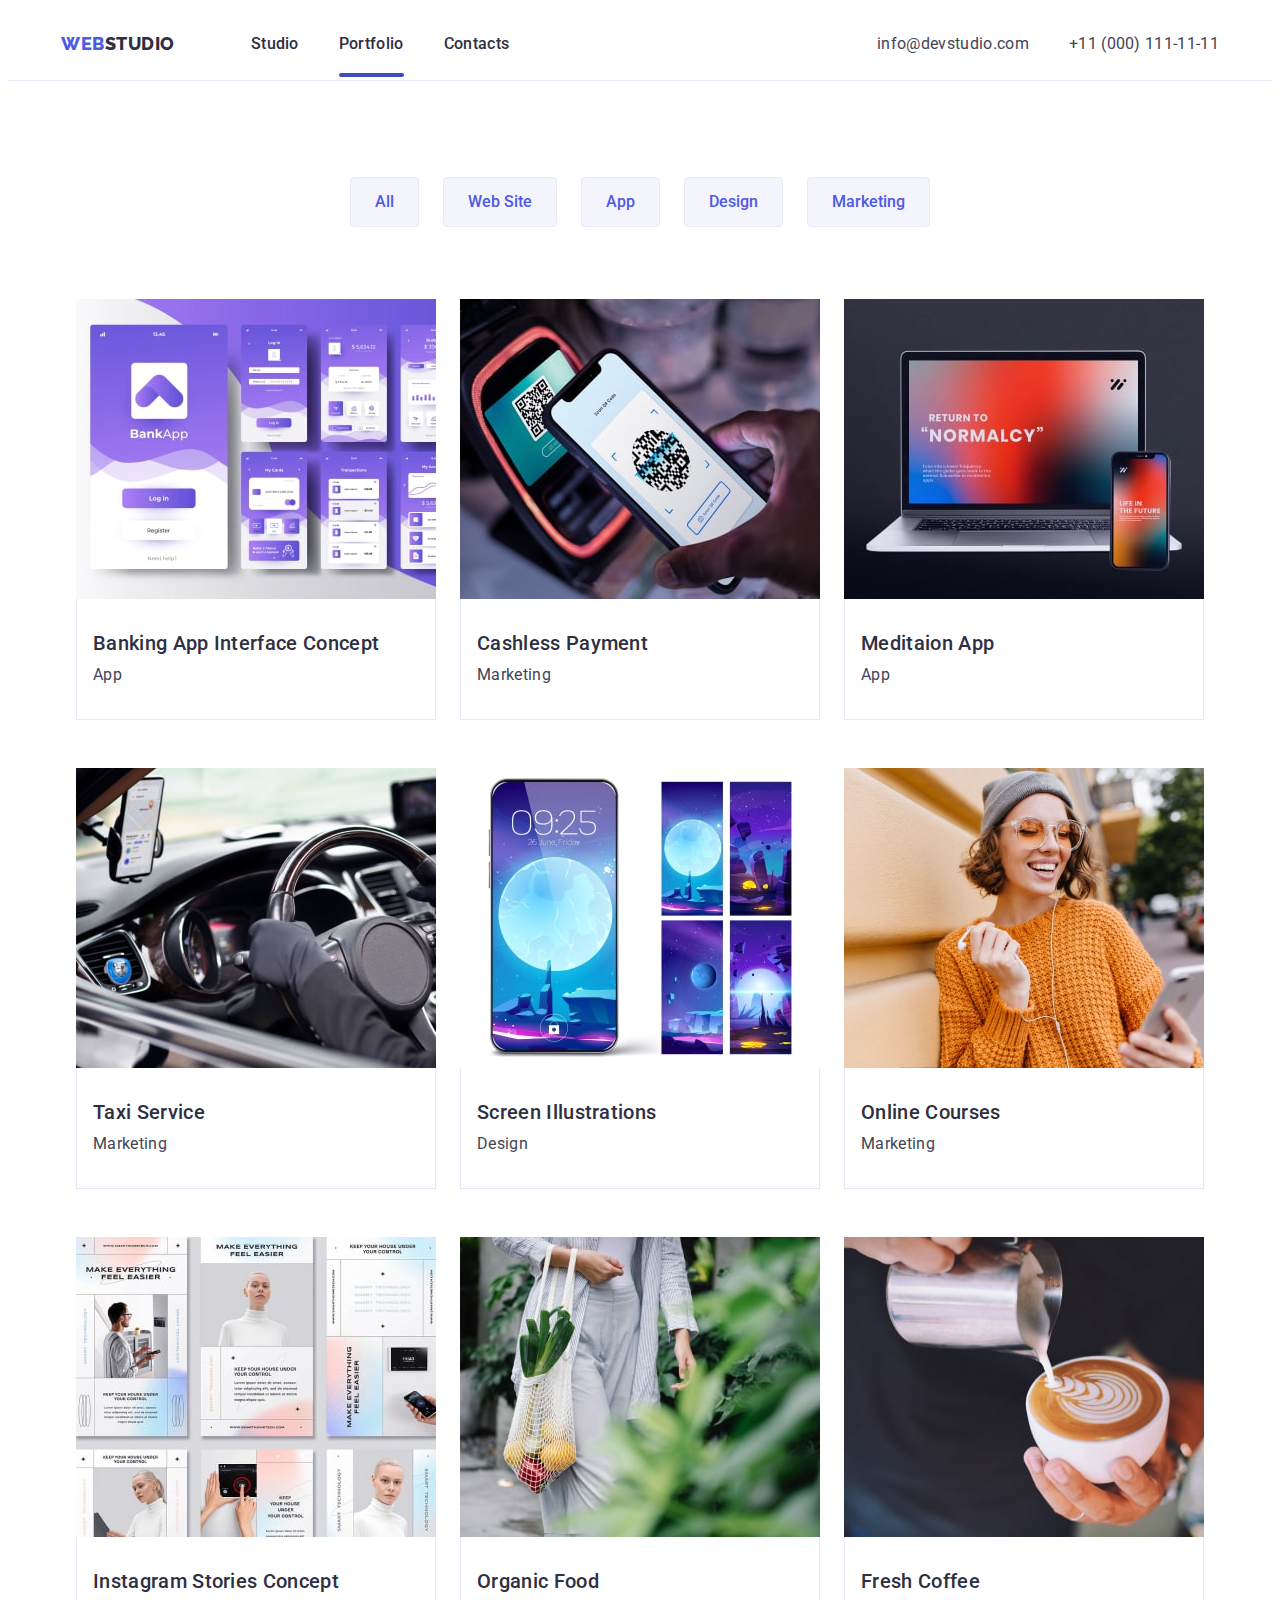
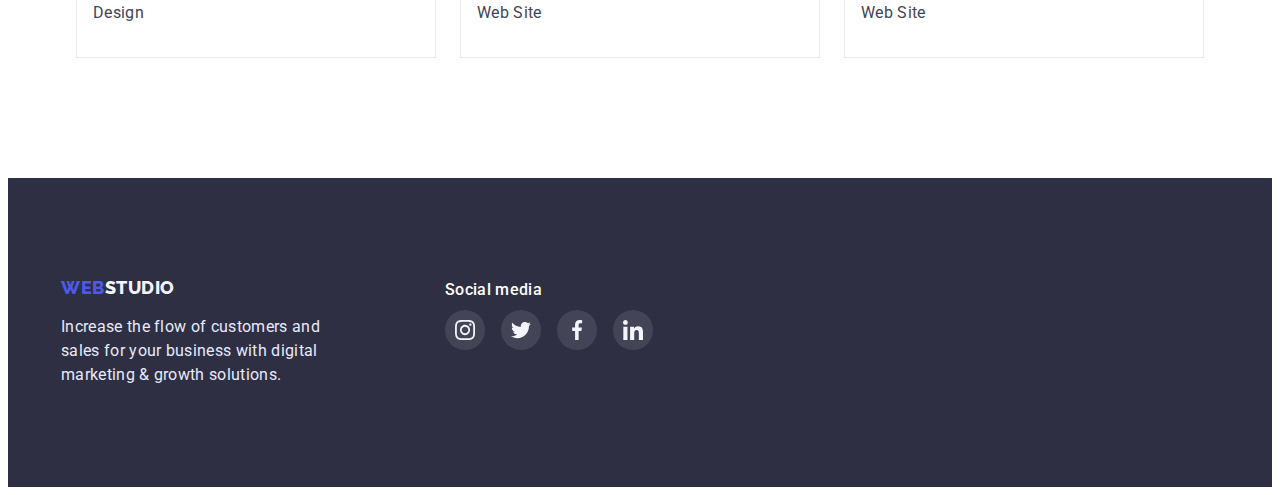
==== portfolio.html @ 130584a8 "create HW-6" ====
<!DOCTYPE html>
<html lang="en">

<head>
  <meta charset="UTF-8" />
  <meta http-equiv="X-UA-Compatible" content="IE=edge" />
  <meta name="viewport" content="width=device-width, initial-scale=1.0" />
  <link rel="preconnect" href="https://fonts.googleapis.com" />
  <link rel="preconnect" href="https://fonts.gstatic.com" crossorigin />
  <link href="https://fonts.googleapis.com/css2?family=Montserrat:wght@400;700&display=swap" rel="stylesheet" />
  <title>goit-markup-hw-05</title>
  <link rel="preconnect" href="https://fonts.googleapis.com" />
  <link rel="preconnect" href="https://fonts.gstatic.com" crossorigin />
  <link rel="stylesheet"
    href="https://fonts.googleapis.com/css2?family=Raleway:wght@800&family=Roboto:wght@400;500;700;900&display=swap"
    rel="stylesheet" />
  <link href="https://cdnjs.cloudflare.com/ajax/libs/modern-normalize/1.0.0/modern-normalize.min.css" />
  <link rel="stylesheet" href="./css/styles.css" />
</head>

<body>
  <div class="portfolio-heder">
    <header class="header">
      <div class="container header-container">
        <nav class="header-nav">
          <a class="header-logo link" href="./index.html">
            <span class="accent">Web</span>Studio
          </a>
          <ul class="header-list list">
            <li class="header-item">
              <a href="./index.html" class="header-link link">Studio</a>
            </li>
            <li class="header-item">
              <a href="./portfolio.html" class="header-link link current">Portfolio</a>
            </li>
            <li class="header-item">
              <a href="" class="header-link link">Contacts</a>
            </li>
          </ul>
        </nav>

        <address>
          <ul class="address list">
            <li>
              <a href="mailto:info@devstudio.com" class="header-mail link">info@devstudio.com</a>
            </li>
            <li>
              <a href="tel:+110001111111" class="header-tel link">+11 (000) 111-11-11</a>
            </li>
          </ul>
        </address>
      </div>
    </header>
  </div>

  <main>
    <div class="container">
      <section class="section section-portfolio-btn">
        <ul class="second-btn list">
          <li><button type="button" class="portfolio-btn">All</button></li>
          <li>
            <button type="button" class="portfolio-btn">Web Site</button>
          </li>
          <li><button type="button" class="portfolio-btn">App</button></li>
          <li><button type="button" class="portfolio-btn">Design</button></li>
          <li>
            <button type="button" class="portfolio-btn">Marketing</button>
          </li>
        </ul>

        <ul class="second-content list">
          <li class="team-item portfolio-team-item">
            <a href="" class="portfolio-content-link link">
              <div class="portfolio-top-wrap">
                <img src="./images/101.jpg" alt="gadgets" width="360" height="300" />
                <p class="portfolio-top-text">
                  14 Stylish and User-Friendly App Design Concepts · Task Manager App · Calorie Tracker App · Exotic
                  Fruit
                  Ecommerce App · Cloud Storage App
                </p>
              </div>
              <div class="portfolio-content-text">
                <h2 class="portfolio-team-suptext">
                  Banking App Interface Concept
                </h2>
                <p class="portfolio-team-text">App</p>
              </div>
            </a>
          </li>

          <li class="team-item portfolio-team-item">
            <a href="" class="portfolio-content-link link">
              <div class="portfolio-top-wrap">
              <img src="./images/102.jpg" alt="gadgets" width="360" height="300" />
              <p class="portfolio-top-text">  14 Stylish and User-Friendly App Design Concepts · Task Manager App · Calorie Tracker App · Exotic
                Fruit
                Ecommerce App · Cloud Storage App</p>
              </div>
              <div class="portfolio-content-text">
                <h2 class="portfolio-team-suptext">Cashless Payment</h2>
                <p class="portfolio-team-text">Marketing</p>
              </div>
            </a>
          </li>

          <li class="team-item portfolio-team-item">
            <a href="" class="portfolio-content-link link">
              <div class="portfolio-top-wrap">
                <img src="./images/103.jpg" alt="gadgets" width="360" height="300" />
                <p class="portfolio-top-text">  14 Stylish and User-Friendly App Design Concepts · Task Manager App · Calorie Tracker App · Exotic
                  Fruit
                  Ecommerce App · Cloud Storage App</p>
                </div>
              <div class="portfolio-content-text">
                <h2 class="portfolio-team-suptext">Meditaion App</h2>
                <p class="portfolio-team-text">App</p>
              </div>
            </a>
          </li>

          <li class="team-item portfolio-team-item">
            <a href="" class="portfolio-content-link link">
              <div class="portfolio-top-wrap">
                <img src="./images/104.jpg" alt="gadgets" width="360" height="300" />
                <p class="portfolio-top-text">  14 Stylish and User-Friendly App Design Concepts · Task Manager App · Calorie Tracker App · Exotic
                  Fruit
                  Ecommerce App · Cloud Storage App</p>
                </div>
              <div class="portfolio-content-text">
                <h2 class="portfolio-team-suptext">Taxi Service</h2>
                <p class="portfolio-team-text">Marketing</p>
              </div>
            </a>
          </li>

          <li class="team-item portfolio-team-item">
            <a href="" class="portfolio-content-link link">
              <div class="portfolio-top-wrap">
                <img src="./images/105.jpg" alt="gadgets" width="360" height="300" />
                <p class="portfolio-top-text">  14 Stylish and User-Friendly App Design Concepts · Task Manager App · Calorie Tracker App · Exotic
                  Fruit
                  Ecommerce App · Cloud Storage App</p>
                </div>
              <div class="portfolio-content-text">
                <h2 class="portfolio-team-suptext">Screen Illustrations</h2>
                <p class="portfolio-team-text">Design</p>
              </div>
            </a>
          </li>

          <li class="team-item portfolio-team-item">
            <a href="" class="portfolio-content-link link">
              <div class="portfolio-top-wrap">
                <img src="./images/106.jpg" alt="gadgets" width="360" height="300" />
                <p class="portfolio-top-text">  14 Stylish and User-Friendly App Design Concepts · Task Manager App · Calorie Tracker App · Exotic
                  Fruit
                  Ecommerce App · Cloud Storage App</p>
                </div>
              <div class="portfolio-content-text">
                <h2 class="portfolio-team-suptext">Online Courses</h2>
                <p class="portfolio-team-text">Marketing</p>
              </div>
            </a>
          </li>

          <li class="team-item portfolio-team-item">
            <a href="" class="portfolio-content-link link">
              <div class="portfolio-top-wrap">
                <img src="./images/107.jpg" alt="gadgets" width="360" height="300" />
                <p class="portfolio-top-text">  14 Stylish and User-Friendly App Design Concepts · Task Manager App · Calorie Tracker App · Exotic
                  Fruit
                  Ecommerce App · Cloud Storage App</p>
                </div>
              <div class="portfolio-content-text">
                <h2 class="portfolio-team-suptext">
                  Instagram Stories Concept
                </h2>
                <p class="portfolio-team-text">Design</p>
              </div>
            </a>
          </li>

          <li class="team-item portfolio-team-item">
            <a href="" class="portfolio-content-link link">
              <div class="portfolio-top-wrap">
                <img src="./images/108.jpg" alt="gadgets" width="360" height="300" />
                <p class="portfolio-top-text">  14 Stylish and User-Friendly App Design Concepts · Task Manager App · Calorie Tracker App · Exotic
                  Fruit
                  Ecommerce App · Cloud Storage App</p>
                </div>
              <div class="portfolio-content-text">
                <h2 class="portfolio-team-suptext">Organic Food</h2>
                <p class="portfolio-team-text">Web Site</p>
              </div>
            </a>
          </li>

          <li class="team-item portfolio-team-item">
            <a href="" class="portfolio-content-link link">
              <div class="portfolio-top-wrap">
                <img src="./images/109.jpg" alt="gadgets" width="360" height="300" />
                <p class="portfolio-top-text">  14 Stylish and User-Friendly App Design Concepts · Task Manager App · Calorie Tracker App · Exotic
                  Fruit
                  Ecommerce App · Cloud Storage App</p>
                </div>
              <div class="portfolio-content-text">
                <h2 class="portfolio-team-suptext">Fresh Coffee</h2>
                <p class="portfolio-team-text">Web Site</p>
              </div>
            </a>
          </li>
        </ul>
      </section>
    </div>
  </main>

  <footer class="footer">
    <div class="container footer-container">
      <div>
        <a class="footer-logo link" href="./index.html">
          <span class="footer-accent">Web</span>Studio
        </a>
        <p class="footer-text">
          Increase the flow of customers and sales for your business with
          digital marketing & growth solutions.
        </p>
      </div>
      <div class="footer-social">
        <p class="footer-social-media">Social media</p>
        <ul class="footer-team-soc-list list">
          <li class="footer-taem-soc-item">
            <a href="" class="footer-team-soc-link link">
              <svg class="footer-team-soc-icon" width="20" height="20">
                <use href="./images/symbol.svg#icon-instagram"></use>
              </svg>
            </a>
          </li>
          <li class="footer-taem-soc-item">
            <a href="" class="footer-team-soc-link link"><svg class="footer-team-soc-icon" width="20" height="20">
                <use href="./images/symbol.svg#icon-twitter"></use>
              </svg></a>
          </li>
          <li class="footer-taem-soc-item">
            <a href="" class="footer-team-soc-link link"><svg class="footer-team-soc-icon" width="20" height="20">
                <use href="./images/symbol.svg#icon-facebook"></use>
              </svg></a>
          </li>
          <li class="footer-taem-soc-item">
            <a href="" class="footer-team-soc-link link"><svg class="footer-team-soc-icon" width="20" height="20">
                <use href="./images/symbol.svg#icon-linkedin"></use>
              </svg></a>
          </li>
        </ul>
      </div>
    </div>
  </footer>
</body>

</html>
---- css/styles.css ----
:root {
    --main-color: #2e2f42;
    --second-color: #434455;
    --background-color: #ffffff;
    --background-btn: #f4f4fd;
    --hover-btn-color: #404bbf;
    --hover-color: #4d5ae5;
    --footer-text: #e7e9fc;
    --border-portfolio-btn: #E7E9FC;
    --backdrop-color: #FCFCFC;
    --border-customers-icon: #8E8F99;
    --footer-hover-soc-link: #31D0AA;
    --footer-team-soc-link: rgba(255, 255, 255, 0.1);
    --rgba: linear-gradient(rgba(46, 47, 66, 0.7), rgba(46, 47, 66, 0.7));
    --cubic: cubic-bezier(0.4, 0, 0.2, 1);
}

body {
    background: var(--background-color);
    color: var(--main-color);
    font-family: 'Roboto', sans-serif;
    letter-spacing: 0.02em;
}

h1,
h2,
h3,
h4,
h5,
h6,
p {
    margin: 0;
}

ul {
    margin: 0;
    padding-left: 0;
}

button {
    cursor: pointer;
}

img {
    display: block;
}

.list {
    list-style: none;
}

.link {
    text-decoration: none;

}

.container {
    width: 1158px;
    padding: 0 15px;
    margin: 0 auto;
    /* outline: 2px solid red; */
}

/* -------------------header -------------- */

.current {
    color: var(--hover-btn-color);
    position: relative;
}

.current::after {
    content: '';
    position: absolute;
    left: 0;
    bottom: -24px;
    width: 100%;
    height: 4px;
    border-radius: 2px;
    background-color: var(--hover-btn-color);

}

.header-container {
    display: flex;
    align-items: center;
}

.portfolio-heder {
    border-bottom: 1px solid var(--border-portfolio-btn);
}

.header {
    padding-top: 24px;
    padding-bottom: 24px;
}


.header-list {
    display: flex;
    gap: 40px
}

.header-nav {
    display: flex;
    align-items: center;
    margin-right: auto;
}

.header-logo {
    font-family: 'Raleway', sans-serif;
    font-weight: 800;
    font-size: 18px;
    line-height: 1.33;
    align-items: center;
    letter-spacing: 0.03em;
    text-transform: uppercase;
    color: var(--main-color);
    margin-right: 76px;
}

.accent {
    color: var(--hover-color);
}

.header-item {}

.header-link {
    font-weight: 500;
    font-size: 16px;
    line-height: 1.5;
    color: var(--main-color);
    transition: color 250ms linear;
}

.header-link:hover,
.header-link:focus {
    color: var(--hover-color);
}

.address {
    display: flex;
    gap: 40px;
    align-items: center;
}

.header-tel,
.header-mail {
    font-style: normal;
    color: var(--second-color);
    line-height: 1.5;
    font-size: 16px;
    list-style: none;
    transition: color 250ms linear;
}

.header-tel:hover,
.header-tel:focus,
.header-mail:hover,
.header-mail:focus {
    color: var(--hover-color);
}

/*----------------------- hero ------------------------*/

.hero {
    padding-top: 188px;
    padding-bottom: 188px;
    background-image: var(--rgba), url(../images/hero-bg.jpg);
    max-width: 1440px;
    margin: 0 auto;
    background-position: center;
    background-repeat: no-repeat;
}

.hero-content {
    justify-items: center;
}

.hero-title {
    font-weight: 700;
    font-size: 56px;
    line-height: 1.07;
    text-align: center;
    color: var(--background-color);
    margin: 0 auto;
    max-width: 511px;
}

.hero-btn {
    cursor: pointer;
    font-family: 'Roboto', sans-serif;
    line-height: 1.5;
    font-size: 16px;
    padding: 16px 32px;
    background: var(--hover-color);
    color: var(--background-color);
    margin-top: 48px;
    margin-left: auto;
    margin-right: auto;
    border-radius: 4px;
    display: flex;
    border-color: var(--hover-color);
    transition: color 250ms linear;
    transition: color 250ms linear, background-color 250ms linear;
}

.portfolio-btn {
    cursor: pointer;
    font-family: 'Roboto', sans-serif;
    line-height: 1.5;
    font-size: 16px;
    padding: 12px 24px;
    font-weight: 500;
    color: var(--hover-color);
    background: var(--background-btn);
    border-radius: 4px;
    border: 1px solid var(--border-portfolio-btn);
    transition: color 250ms linear, background-color 250ms linear;
}

.portfolio-btn:hover,
.portfolio-btn:focus {
    color: var(--background-color);
    background-color: var(--hover-btn-color);
    border-color: var(--hover-btn-color);
    box-shadow: 0px 3px 1px rgba(0, 0, 0, 0.1),
        0px 2px 1px rgba(0, 0, 0, 0.08),
        0px 2px 2px rgba(0, 0, 0, 0.12);
}

.hero-btn:hover,
.hero-btn:focus {
    background-color: var(--hover-btn-color);
    box-shadow: 0px 3px 1px rgba(0, 0, 0, 0.1),
        0px 2px 1px rgba(0, 0, 0, 0.08),
        0px 2px 2px rgba(0, 0, 0, 0.12);
}


.category {}

/* .category-title {
    font-weight: 700;
    font-size: 36px;
    line-height: 1.11;
    text-align: center;
    text-transform: capitalize;
    margin-bottom: 72px;
} */

.category-list {
    padding-top: 120px;
    padding-bottom: 120px;
    display: flex;
    gap: 24px;
}

.category-link {
    width: 100%;
    height: 100%;
    border-radius: 4px;
    display: flex;
    align-items: center;
    justify-content: center;
    background-color: var(--background-btn);
}

.category-item {
    flex-basis: calc((100% - 3 * 24px) / 4);
    width: calc((100% - 24px) / 6);
    height: 112px;
    border-radius: 4px;
}

.category-suptext {
    margin-top: 8px;
    font-weight: 500;
    font-size: 20px;
    line-height: 1.2;
}

.category-text {
    color: var(--second-color);
    line-height: 1.5;
    margin-top: 8px;
    /* font-size: 16px; */

}

.work {
    padding-top: 120px;
    padding-bottom: 120px;
}

.work-h {
    font-size: 36px;
    line-height: 1.11;
    text-align: center;
    text-transform: capitalize;
    margin-bottom: 72px;
}

.work-list {
    display: flex;
    gap: 24px;
    justify-content: center;
}

.work-item {}

.team {
    background: var(--background-btn);
    padding-top: 120px;
    padding-bottom: 120px;
}

.team-title {
    font-size: 36px;
    line-height: 1.11;
    text-align: center;
    text-transform: capitalize;
    margin-bottom: 72px;
}

.team-name {
    padding-top: 32px;
    padding-bottom: 32px;
    background-color: var(--background-color);
    border-radius: 0px 0px 4px 4px;
}

.team-list {
    display: flex;
    justify-content: center;
    gap: 24px;
}

.main-team-item {
    box-shadow: 0px 1px 6px rgba(46, 47, 66, 0.08),
        0px 1px 1px rgba(46, 47, 66, 0.16),
        0px 2px 1px rgba(46, 47, 66, 0.08);
}

.team-item:is(:hover, :focus) {
    box-shadow: 0px 1px 6px rgba(46, 47, 66, 0.08),
        0px 1px 1px rgba(46, 47, 66, 0.16),
        0px 2px 1px rgba(46, 47, 66, 0.08);
}

.second-content {
    display: flex;
    flex-wrap: wrap;
    column-gap: 24px;
    row-gap: 48px;
    justify-content: center;
}

.portfolio-content-text {
    padding-top: 32px;
    padding-bottom: 32px;
    border: 1px solid var(--footer-text);
    border-top: none;
}

.team-suptext {
    font-weight: 500;
    font-size: 20px;
    line-height: 1.2;
    text-align: center;
}

.team-text {
    text-align: center;
    font-size: 16px;
    line-height: 1.5;
    color: var(--second-color);
    margin-top: 8px;
}

.portfolio-content-link {
    color: var(--main-color);
}

.portfolio-team-suptext {
    font-weight: 500;
    font-size: 20px;
    line-height: 1.2;
    margin-left: 16px;
    text-decoration: none;

}

.portfolio-team-text {
    font-size: 16px;
    line-height: 1.5;
    color: var(--second-color);
    margin-top: 8px;
    margin-left: 16px;
}

.team-soc-list {
    display: flex;
    justify-content: center;
    gap: 24px;
    margin-top: 8px;
}

.taem-soc-item {}

.team-soc-link {
    width: 40px;
    height: 40px;
    background-color: var(--hover-color);
    border-radius: 50%;
    display: flex;
    align-items: center;
    justify-content: center;
    border-radius: 50%;
    transition: color 250ms linear, background-color 250ms linear;
}

.team-soc-icon {
    fill: var(--background-btn);
}

.team-soc-link:is(:hover, :focus) {
    background-color: var(--hover-btn-color);
}

.customers {
    padding-top: 130px;
    padding-bottom: 120px;
}

.customers-title {
    font-size: 36px;
    line-height: 40px;
    text-align: center;
    letter-spacing: 0.02em;
    text-transform: capitalize;
}

.customers-list {
    display: flex;
    gap: 24px;
    margin-top: 72px;
}

.customers-item {
    width: calc((100% - 24px) / 6);
    height: 88px;
}

.customers-link {
    width: 100%;
    height: 100%;
    border: 1px solid var(--border-customers-icon);
    border-radius: 4px;
    display: flex;
    align-items: center;
    justify-content: center;
    color: var(--border-customers-icon);
    transition: color 250ms linear, background-color 250ms linear;
}

.customers-icon {
    fill: currentColor;
}

.customers-link:is(:hover, :focus) {
    border-color: var(--hover-btn-color);
    color: var(--hover-btn-color);
}

/* .customers-link:is(:hover, :focus) {
    border-color: var(--hover-btn-color);
}

.customers-link:is(:hover, :focus) .customers-icon {
    fill: var(--hover-btn-color);
    
} */


/*------------------------- footer -----------------------------*/

.footer-logo {
    font-family: 'Raleway', sans-serif;
    font-weight: 800;
    font-size: 18px;
    line-height: 1.16;
    letter-spacing: 0.03em;
    text-transform: uppercase;
    color: var(--background-btn);
}

.footer-container {
    display: flex;
}

.footer {
    background: var(--main-color);
    padding-top: 100px;
    padding-bottom: 100px;
}

.footer-accent {
    color: var(--hover-color);
}

.footer-text {
    color: var(--footer-text);
    line-height: 1.5;
    margin-top: 16px;
    max-width: 264px;
}

.section {}

.footer-social {
    font-weight: 500;
    font-size: 16px;
    line-height: 24px;
    letter-spacing: 0.02em;
    color: var(--background-color);
    margin-left: 120px;
}

.footer-team-soc-list {
    display: flex;
    justify-content: center;
    gap: 16px;
    margin-top: 8px;
}

.footer-taem-soc-item {}

.footer-team-soc-link {
    width: 40px;
    height: 40px;
    background-color: var(--footer-team-soc-link);
    border-radius: 50%;
    display: flex;
    align-items: center;
    justify-content: center;
    border-radius: 50%;
    transition: color 250ms linear, background-color 250ms linear;
}

.footer-team-soc-icon {
    fill: var(--footer-team-soc-link);
}

.footer-team-soc-link:is(:hover, :focus) {
    background: var(--footer-hover-soc-link);
}

/*----------------- PORTFOLIO -------------- */

.section-portfolio-btn {
    padding-bottom: 120px;
    padding-top: 96px;
}

.second-btn {
    margin-bottom: 72px;
    justify-content: center;
    display: flex;
    gap: 24px;
}

.portfolio-top-wrap {
    position: relative;
    overflow: hidden;
}

.portfolio-top-text {
    position: absolute;
    left: 0;
    top: 0;
    font-size: 16px;
    line-height: 1.5;
    color: var(--background-btn);
    background: var(--hover-color);
    background-blend-mode: soft-light;
    mix-blend-mode: normal;
    padding: 40px 32px 0 32px;
    height: 100%;
    transform: translateY(100%);
    transition: transform 250ms linear;
    /* transform: box-shadow 250ms var(--cubic); */
    overflow: auto;
}

.portfolio-team-item:hover .portfolio-top-text {
    transform: translateY(0%);
}

/*------------------- backdrop ------------------ */


.backdrop {
    position: fixed;
    top: 0;
    width: 100%;
    height: 100%;
    background: rgba(46, 47, 66, 0.4);
    transition: opacity 250ms linear, visibility 250ms linear;
}

.backdrop.is-hidden .modal {
    transform: translate(-50%, -50%) scale(0);
}

.is-hidden {
    opacity: 0;
    visibility: hidden;
    pointer-events: none;
}

.modal {
    width: 408px;
    height: 576px;
    position: absolute;
    top: 50%;
    left: 50%;
    transform: translate(-50%, -50%) scale(1);
    background: var(--backdrop-color);
    box-shadow: 0px 1px 1px rgba(0, 0, 0, 0.14), 
    0px 1px 3px rgba(0, 0, 0, 0.12), 
    0px 2px 1px rgba(0, 0, 0, 0.2);
    border-radius: 4px;
    padding: 24px;
    transition: transform 250ms linear;
}

.button-x:is(:hover, :focus) {
    color: var(--background-color);
}

.modal-close {
    border-radius: 50%;
    width: 24px;
    height: 24px;
    background-color: var(--border-portfolio-btn);
    border: 1px solid rgba(0, 0, 0, 0.1);
    display: block;
    margin-left: auto;
    transition: color 250ms linear, background-color 250ms linear;
}

.modal-close:is(:hover, :focus)  {
    border-color: var(--hover-btn-color);
    background-color: var(--hover-btn-color);
}
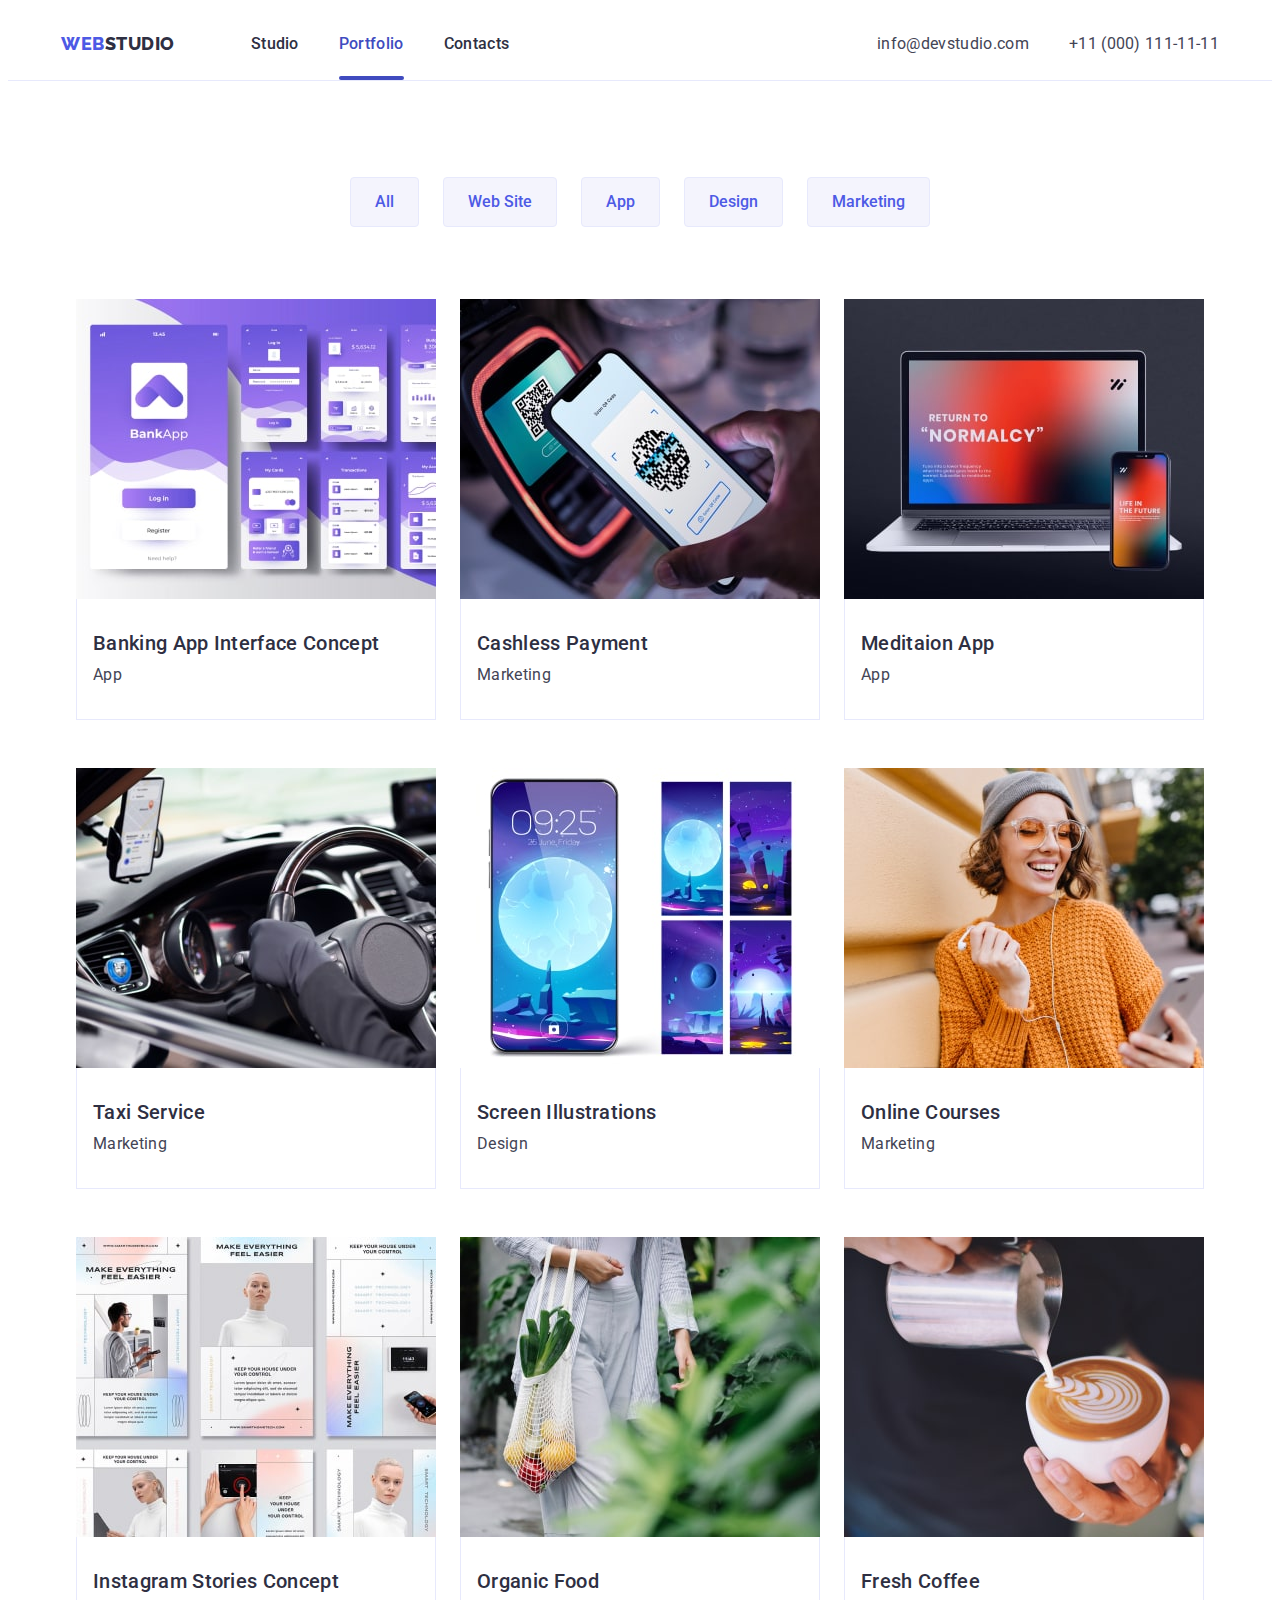
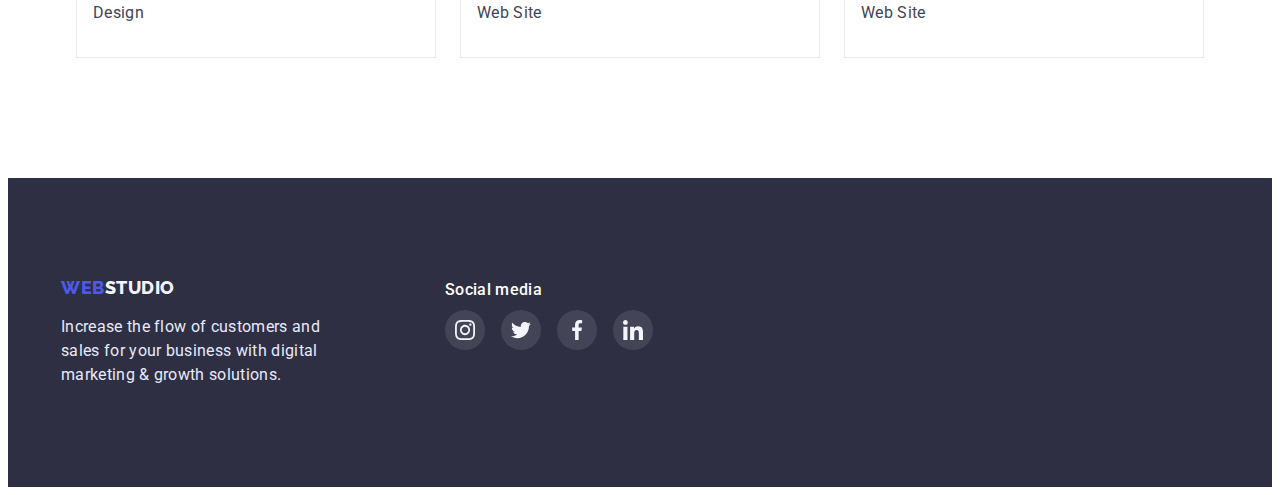
==== commit f218e749: "create form" ====
--- a/portfolio.html
+++ b/portfolio.html
@@ -14,7 +14,7 @@
   <link rel="stylesheet"
     href="https://fonts.googleapis.com/css2?family=Raleway:wght@800&family=Roboto:wght@400;500;700;900&display=swap"
     rel="stylesheet" />
-  <link href="https://cdnjs.cloudflare.com/ajax/libs/modern-normalize/1.0.0/modern-normalize.min.css" />
+  <link rel="stylesheet" href="https://cdnjs.cloudflare.com/ajax/libs/modern-normalize/1.1.0/modern-normalize.min.css" integrity="sha512-wpPYUAdjBVSE4KJnH1VR1HeZfpl1ub8YT/NKx4PuQ5NmX2tKuGu6U/JRp5y+Y8XG2tV+wKQpNHVUX03MfMFn9Q==" crossorigin="anonymous" referrerpolicy="no-referrer" />
   <link rel="stylesheet" href="./css/styles.css" />
 </head>
 
--- a/css/styles.css
+++ b/css/styles.css
@@ -1,25 +1,25 @@
 :root {
-    --main-color: #2e2f42;
-    --second-color: #434455;
-    --background-color: #ffffff;
-    --background-btn: #f4f4fd;
-    --hover-btn-color: #404bbf;
-    --hover-color: #4d5ae5;
-    --footer-text: #e7e9fc;
-    --border-portfolio-btn: #E7E9FC;
-    --backdrop-color: #FCFCFC;
-    --border-customers-icon: #8E8F99;
-    --footer-hover-soc-link: #31D0AA;
-    --footer-team-soc-link: rgba(255, 255, 255, 0.1);
-    --rgba: linear-gradient(rgba(46, 47, 66, 0.7), rgba(46, 47, 66, 0.7));
-    --cubic: cubic-bezier(0.4, 0, 0.2, 1);
+  --main-color: #2e2f42;
+  --second-color: #434455;
+  --background-color: #ffffff;
+  --background-btn: #f4f4fd;
+  --hover-btn-color: #404bbf;
+  --hover-color: #4d5ae5;
+  --footer-text: #e7e9fc;
+  --border-portfolio-btn: #e7e9fc;
+  --backdrop-color: #fcfcfc;
+  --border-customers-icon: #8e8f99;
+  --footer-hover-soc-link: #31d0aa;
+  --footer-team-soc-link: rgba(255, 255, 255, 0.1);
+  --rgba: linear-gradient(rgba(46, 47, 66, 0.7), rgba(46, 47, 66, 0.7));
+  --cubic: cubic-bezier(0.4, 0, 0.2, 1);
 }
 
 body {
-    background: var(--background-color);
-    color: var(--main-color);
-    font-family: 'Roboto', sans-serif;
-    letter-spacing: 0.02em;
+  background: var(--background-color);
+  color: var(--main-color);
+  font-family: "Roboto", sans-serif;
+  letter-spacing: 0.02em;
 }
 
 h1,
@@ -29,447 +29,431 @@
 h5,
 h6,
 p {
-    margin: 0;
+  margin: 0;
 }
 
 ul {
-    margin: 0;
-    padding-left: 0;
+  margin: 0;
+  padding-left: 0;
 }
 
 button {
-    cursor: pointer;
+  cursor: pointer;
 }
 
 img {
-    display: block;
+  display: block;
 }
 
 .list {
-    list-style: none;
+  list-style: none;
 }
 
 .link {
-    text-decoration: none;
-
+  text-decoration: none;
 }
 
 .container {
-    width: 1158px;
-    padding: 0 15px;
-    margin: 0 auto;
-    /* outline: 2px solid red; */
+  width: 1158px;
+  padding: 0 15px;
+  margin: 0 auto;
+  /* outline: 2px solid red; */
 }
 
 /* -------------------header -------------- */
 
+.current::after {
+  content: "";
+  position: absolute;
+  left: 0;
+  bottom: 0;
+  width: 100%;
+  height: 4px;
+  border-radius: 2px;
+  background-color: var(--hover-btn-color);
+}
+
+.header-container {
+  display: flex;
+  align-items: center;
+}
+
+.portfolio-heder {
+  border-bottom: 1px solid var(--border-portfolio-btn);
+}
+
+.header {
+}
+
+.header-list {
+  display: flex;
+  gap: 40px;
+}
+
+.header-nav {
+  display: flex;
+  align-items: center;
+  margin-right: auto;
+}
+
+.header-logo {
+  font-family: "Raleway", sans-serif;
+  font-weight: 800;
+  font-size: 18px;
+  line-height: 1.33;
+  align-items: center;
+  letter-spacing: 0.03em;
+  text-transform: uppercase;
+  color: var(--main-color);
+  margin-right: 76px;
+}
+
+.accent {
+  color: var(--hover-color);
+}
+
+.header-item {
+}
+
+.header-link {
+  font-weight: 500;
+  font-size: 16px;
+  line-height: 1.5;
+  color: var(--main-color);
+  padding-top: 24px;
+  padding-bottom: 24px;
+  display: block;
+  transition: color 250ms var(--cubic);
+}
+
 .current {
-    color: var(--hover-btn-color);
-    position: relative;
-}
-
-.current::after {
-    content: '';
-    position: absolute;
-    left: 0;
-    bottom: -24px;
-    width: 100%;
-    height: 4px;
-    border-radius: 2px;
-    background-color: var(--hover-btn-color);
-
-}
-
-.header-container {
-    display: flex;
-    align-items: center;
-}
-
-.portfolio-heder {
-    border-bottom: 1px solid var(--border-portfolio-btn);
-}
-
-.header {
-    padding-top: 24px;
-    padding-bottom: 24px;
-}
-
-
-.header-list {
-    display: flex;
-    gap: 40px
-}
-
-.header-nav {
-    display: flex;
-    align-items: center;
-    margin-right: auto;
-}
-
-.header-logo {
-    font-family: 'Raleway', sans-serif;
-    font-weight: 800;
-    font-size: 18px;
-    line-height: 1.33;
-    align-items: center;
-    letter-spacing: 0.03em;
-    text-transform: uppercase;
-    color: var(--main-color);
-    margin-right: 76px;
-}
-
-.accent {
-    color: var(--hover-color);
-}
-
-.header-item {}
-
-.header-link {
-    font-weight: 500;
-    font-size: 16px;
-    line-height: 1.5;
-    color: var(--main-color);
-    transition: color 250ms linear;
-}
-
+  color: var(--hover-btn-color);
+  position: relative;
+}
 .header-link:hover,
 .header-link:focus {
-    color: var(--hover-color);
+  color: var(--hover-color);
 }
 
 .address {
-    display: flex;
-    gap: 40px;
-    align-items: center;
+  display: flex;
+  gap: 40px;
+  align-items: center;
 }
 
 .header-tel,
 .header-mail {
-    font-style: normal;
-    color: var(--second-color);
-    line-height: 1.5;
-    font-size: 16px;
-    list-style: none;
-    transition: color 250ms linear;
+  font-style: normal;
+  color: var(--second-color);
+  line-height: 1.5;
+  font-size: 16px;
+  list-style: none;
+  transition: color 250ms var(--cubic);
 }
 
 .header-tel:hover,
 .header-tel:focus,
 .header-mail:hover,
 .header-mail:focus {
-    color: var(--hover-color);
+  color: var(--hover-color);
 }
 
 /*----------------------- hero ------------------------*/
 
 .hero {
-    padding-top: 188px;
-    padding-bottom: 188px;
-    background-image: var(--rgba), url(../images/hero-bg.jpg);
-    max-width: 1440px;
-    margin: 0 auto;
-    background-position: center;
-    background-repeat: no-repeat;
+  padding-top: 188px;
+  padding-bottom: 188px;
+  background-image: var(--rgba), url(../images/hero-bg.jpg);
+  max-width: 1440px;
+  margin: 0 auto;
+  background-position: center;
+  background-repeat: no-repeat;
 }
 
 .hero-content {
-    justify-items: center;
+  justify-items: center;
 }
 
 .hero-title {
-    font-weight: 700;
-    font-size: 56px;
-    line-height: 1.07;
-    text-align: center;
-    color: var(--background-color);
-    margin: 0 auto;
-    max-width: 511px;
+  font-weight: 700;
+  font-size: 56px;
+  line-height: 1.07;
+  text-align: center;
+  color: var(--background-color);
+  margin: 0 auto;
+  max-width: 511px;
 }
 
 .hero-btn {
-    cursor: pointer;
-    font-family: 'Roboto', sans-serif;
-    line-height: 1.5;
-    font-size: 16px;
-    padding: 16px 32px;
-    background: var(--hover-color);
-    color: var(--background-color);
-    margin-top: 48px;
-    margin-left: auto;
-    margin-right: auto;
-    border-radius: 4px;
-    display: flex;
-    border-color: var(--hover-color);
-    transition: color 250ms linear;
-    transition: color 250ms linear, background-color 250ms linear;
+  font-family: "Roboto", sans-serif;
+  line-height: 1.5;
+  font-size: 16px;
+  padding: 16px 32px;
+  background: var(--hover-color);
+  color: var(--background-color);
+  margin-top: 48px;
+  margin-left: auto;
+  margin-right: auto;
+  border-radius: 4px;
+  display: flex;
+  border-color: var(--hover-color);
+  transition: color 250ms var(--cubic), background-color 250ms var(--cubic);
 }
 
 .portfolio-btn {
-    cursor: pointer;
-    font-family: 'Roboto', sans-serif;
-    line-height: 1.5;
-    font-size: 16px;
-    padding: 12px 24px;
-    font-weight: 500;
-    color: var(--hover-color);
-    background: var(--background-btn);
-    border-radius: 4px;
-    border: 1px solid var(--border-portfolio-btn);
-    transition: color 250ms linear, background-color 250ms linear;
+  font-family: "Roboto", sans-serif;
+  line-height: 1.5;
+  font-size: 16px;
+  padding: 12px 24px;
+  font-weight: 500;
+  color: var(--hover-color);
+  background: var(--background-btn);
+  border-radius: 4px;
+  border: 1px solid var(--border-portfolio-btn);
+  transition: color 250ms var(--cubic), background-color 250ms var(--cubic);
 }
 
 .portfolio-btn:hover,
 .portfolio-btn:focus {
-    color: var(--background-color);
-    background-color: var(--hover-btn-color);
-    border-color: var(--hover-btn-color);
-    box-shadow: 0px 3px 1px rgba(0, 0, 0, 0.1),
-        0px 2px 1px rgba(0, 0, 0, 0.08),
-        0px 2px 2px rgba(0, 0, 0, 0.12);
+  color: var(--background-color);
+  background-color: var(--hover-btn-color);
+  border-color: var(--hover-btn-color);
+  box-shadow: 0px 3px 1px rgba(0, 0, 0, 0.1), 0px 2px 1px rgba(0, 0, 0, 0.08),
+    0px 2px 2px rgba(0, 0, 0, 0.12);
 }
 
 .hero-btn:hover,
 .hero-btn:focus {
-    background-color: var(--hover-btn-color);
-    box-shadow: 0px 3px 1px rgba(0, 0, 0, 0.1),
-        0px 2px 1px rgba(0, 0, 0, 0.08),
-        0px 2px 2px rgba(0, 0, 0, 0.12);
-}
-
-
-.category {}
-
-/* .category-title {
-    font-weight: 700;
-    font-size: 36px;
-    line-height: 1.11;
-    text-align: center;
-    text-transform: capitalize;
-    margin-bottom: 72px;
-} */
+  background-color: var(--hover-btn-color);
+  box-shadow: 0px 3px 1px rgba(0, 0, 0, 0.1), 0px 2px 1px rgba(0, 0, 0, 0.08),
+    0px 2px 2px rgba(0, 0, 0, 0.12);
+}
+
+.category {
+}
+
+.category-title {
+}
 
 .category-list {
-    padding-top: 120px;
-    padding-bottom: 120px;
-    display: flex;
-    gap: 24px;
+  padding-top: 120px;
+  padding-bottom: 120px;
+  display: flex;
+  gap: 24px;
 }
 
 .category-link {
-    width: 100%;
-    height: 100%;
-    border-radius: 4px;
-    display: flex;
-    align-items: center;
-    justify-content: center;
-    background-color: var(--background-btn);
+  width: 100%;
+  height: 100%;
+  border-radius: 4px;
+  display: flex;
+  align-items: center;
+  justify-content: center;
+  background-color: var(--background-btn);
 }
 
 .category-item {
-    flex-basis: calc((100% - 3 * 24px) / 4);
-    width: calc((100% - 24px) / 6);
-    height: 112px;
-    border-radius: 4px;
+  flex-basis: calc((100% - 3 * 24px) / 4);
+  width: calc((100% - 24px) / 6);
+  height: 112px;
+  border-radius: 4px;
 }
 
 .category-suptext {
-    margin-top: 8px;
-    font-weight: 500;
-    font-size: 20px;
-    line-height: 1.2;
+  margin-top: 8px;
+  font-weight: 500;
+  font-size: 20px;
+  line-height: 1.2;
 }
 
 .category-text {
-    color: var(--second-color);
-    line-height: 1.5;
-    margin-top: 8px;
-    /* font-size: 16px; */
-
+  color: var(--second-color);
+  line-height: 1.5;
+  margin-top: 8px;
 }
 
 .work {
-    padding-top: 120px;
-    padding-bottom: 120px;
+  padding-top: 120px;
+  padding-bottom: 120px;
 }
 
 .work-h {
-    font-size: 36px;
-    line-height: 1.11;
-    text-align: center;
-    text-transform: capitalize;
-    margin-bottom: 72px;
+  font-size: 36px;
+  line-height: 1.11;
+  text-align: center;
+  text-transform: capitalize;
+  margin-bottom: 72px;
 }
 
 .work-list {
-    display: flex;
-    gap: 24px;
-    justify-content: center;
-}
-
-.work-item {}
+  display: flex;
+  gap: 24px;
+  justify-content: center;
+}
+
+.work-item {
+}
 
 .team {
-    background: var(--background-btn);
-    padding-top: 120px;
-    padding-bottom: 120px;
+  background: var(--background-btn);
+  padding-top: 120px;
+  padding-bottom: 120px;
 }
 
 .team-title {
-    font-size: 36px;
-    line-height: 1.11;
-    text-align: center;
-    text-transform: capitalize;
-    margin-bottom: 72px;
+  font-size: 36px;
+  line-height: 1.11;
+  text-align: center;
+  text-transform: capitalize;
+  margin-bottom: 72px;
 }
 
 .team-name {
-    padding-top: 32px;
-    padding-bottom: 32px;
-    background-color: var(--background-color);
-    border-radius: 0px 0px 4px 4px;
+  padding-top: 32px;
+  padding-bottom: 32px;
+  background-color: var(--background-color);
+  border-radius: 0px 0px 4px 4px;
 }
 
 .team-list {
-    display: flex;
-    justify-content: center;
-    gap: 24px;
+  display: flex;
+  justify-content: center;
+  gap: 24px;
 }
 
 .main-team-item {
-    box-shadow: 0px 1px 6px rgba(46, 47, 66, 0.08),
-        0px 1px 1px rgba(46, 47, 66, 0.16),
-        0px 2px 1px rgba(46, 47, 66, 0.08);
+  box-shadow: 0px 1px 6px rgba(46, 47, 66, 0.08),
+    0px 1px 1px rgba(46, 47, 66, 0.16), 0px 2px 1px rgba(46, 47, 66, 0.08);
 }
 
 .team-item:is(:hover, :focus) {
-    box-shadow: 0px 1px 6px rgba(46, 47, 66, 0.08),
-        0px 1px 1px rgba(46, 47, 66, 0.16),
-        0px 2px 1px rgba(46, 47, 66, 0.08);
+  box-shadow: 0px 1px 6px rgba(46, 47, 66, 0.08),
+    0px 1px 1px rgba(46, 47, 66, 0.16), 0px 2px 1px rgba(46, 47, 66, 0.08);
 }
 
 .second-content {
-    display: flex;
-    flex-wrap: wrap;
-    column-gap: 24px;
-    row-gap: 48px;
-    justify-content: center;
+  display: flex;
+  flex-wrap: wrap;
+  column-gap: 24px;
+  row-gap: 48px;
+  justify-content: center;
 }
 
 .portfolio-content-text {
-    padding-top: 32px;
-    padding-bottom: 32px;
-    border: 1px solid var(--footer-text);
-    border-top: none;
+  padding-top: 32px;
+  padding-bottom: 32px;
+  border: 1px solid var(--footer-text);
+  border-top: none;
 }
 
 .team-suptext {
-    font-weight: 500;
-    font-size: 20px;
-    line-height: 1.2;
-    text-align: center;
+  font-weight: 500;
+  font-size: 20px;
+  line-height: 1.2;
+  text-align: center;
 }
 
 .team-text {
-    text-align: center;
-    font-size: 16px;
-    line-height: 1.5;
-    color: var(--second-color);
-    margin-top: 8px;
+  text-align: center;
+  font-size: 16px;
+  line-height: 1.5;
+  color: var(--second-color);
+  margin-top: 8px;
 }
 
 .portfolio-content-link {
-    color: var(--main-color);
+  color: var(--main-color);
 }
 
 .portfolio-team-suptext {
-    font-weight: 500;
-    font-size: 20px;
-    line-height: 1.2;
-    margin-left: 16px;
-    text-decoration: none;
-
+  font-weight: 500;
+  font-size: 20px;
+  line-height: 1.2;
+  margin-left: 16px;
+  text-decoration: none;
 }
 
 .portfolio-team-text {
-    font-size: 16px;
-    line-height: 1.5;
-    color: var(--second-color);
-    margin-top: 8px;
-    margin-left: 16px;
+  font-size: 16px;
+  line-height: 1.5;
+  color: var(--second-color);
+  margin-top: 8px;
+  margin-left: 16px;
 }
 
 .team-soc-list {
-    display: flex;
-    justify-content: center;
-    gap: 24px;
-    margin-top: 8px;
-}
-
-.taem-soc-item {}
+  display: flex;
+  justify-content: center;
+  gap: 24px;
+  margin-top: 8px;
+}
+
+.taem-soc-item {
+}
 
 .team-soc-link {
-    width: 40px;
-    height: 40px;
-    background-color: var(--hover-color);
-    border-radius: 50%;
-    display: flex;
-    align-items: center;
-    justify-content: center;
-    border-radius: 50%;
-    transition: color 250ms linear, background-color 250ms linear;
+  width: 40px;
+  height: 40px;
+  background-color: var(--hover-color);
+  border-radius: 50%;
+  display: flex;
+  align-items: center;
+  justify-content: center;
+  border-radius: 50%;
+  transition: color 250ms var(--cubic), background-color 250ms var(--cubic);
 }
 
 .team-soc-icon {
-    fill: var(--background-btn);
+  fill: var(--background-btn);
 }
 
 .team-soc-link:is(:hover, :focus) {
-    background-color: var(--hover-btn-color);
+  background-color: var(--hover-btn-color);
 }
 
 .customers {
-    padding-top: 130px;
-    padding-bottom: 120px;
+  padding-top: 130px;
+  padding-bottom: 120px;
 }
 
 .customers-title {
-    font-size: 36px;
-    line-height: 40px;
-    text-align: center;
-    letter-spacing: 0.02em;
-    text-transform: capitalize;
+  font-size: 36px;
+  line-height: 40px;
+  text-align: center;
+  letter-spacing: 0.02em;
+  text-transform: capitalize;
 }
 
 .customers-list {
-    display: flex;
-    gap: 24px;
-    margin-top: 72px;
+  display: flex;
+  gap: 24px;
+  margin-top: 72px;
 }
 
 .customers-item {
-    width: calc((100% - 24px) / 6);
-    height: 88px;
+  width: calc((100% - 24px) / 6);
+  height: 88px;
 }
 
 .customers-link {
-    width: 100%;
-    height: 100%;
-    border: 1px solid var(--border-customers-icon);
-    border-radius: 4px;
-    display: flex;
-    align-items: center;
-    justify-content: center;
-    color: var(--border-customers-icon);
-    transition: color 250ms linear, background-color 250ms linear;
+  width: 100%;
+  height: 100%;
+  border: 1px solid var(--border-customers-icon);
+  border-radius: 4px;
+  display: flex;
+  align-items: center;
+  justify-content: center;
+  color: var(--border-customers-icon);
+  transition: color 250ms var(--cubic), background-color 250ms var(--cubic);
 }
 
 .customers-icon {
-    fill: currentColor;
+  fill: currentColor;
 }
 
 .customers-link:is(:hover, :focus) {
-    border-color: var(--hover-btn-color);
-    color: var(--hover-btn-color);
+  border-color: var(--hover-btn-color);
+  color: var(--hover-btn-color);
 }
 
 /* .customers-link:is(:hover, :focus) {
@@ -481,175 +465,209 @@
     
 } */
 
-
 /*------------------------- footer -----------------------------*/
 
 .footer-logo {
-    font-family: 'Raleway', sans-serif;
-    font-weight: 800;
-    font-size: 18px;
-    line-height: 1.16;
-    letter-spacing: 0.03em;
-    text-transform: uppercase;
-    color: var(--background-btn);
+  font-family: "Raleway", sans-serif;
+  font-weight: 800;
+  font-size: 18px;
+  line-height: 1.16;
+  letter-spacing: 0.03em;
+  text-transform: uppercase;
+  color: var(--background-btn);
 }
 
 .footer-container {
+  display: flex;
+}
+
+.footer {
+  background: var(--main-color);
+  padding-top: 100px;
+  padding-bottom: 100px;
+}
+
+.footer-accent {
+  color: var(--hover-color);
+}
+
+.footer-text {
+  color: var(--footer-text);
+  line-height: 1.5;
+  margin-top: 16px;
+  max-width: 264px;
+}
+
+.section {
+}
+
+.footer-social {
+  font-weight: 500;
+  font-size: 16px;
+  line-height: 24px;
+  letter-spacing: 0.02em;
+  color: var(--background-color);
+  margin-left: 120px;
+}
+
+.footer-team-soc-list {
+  display: flex;
+  justify-content: center;
+  gap: 16px;
+  margin-top: 8px;
+}
+
+.footer-taem-soc-item {
+}
+
+.footer-team-soc-link {
+  width: 40px;
+  height: 40px;
+  background-color: var(--footer-team-soc-link);
+  border-radius: 50%;
+  display: flex;
+  align-items: center;
+  justify-content: center;
+  border-radius: 50%;
+  transition: color 250ms var(--cubic), background-color 250ms var(--cubic);
+}
+
+.footer-team-soc-icon {
+  fill: var(--footer-team-soc-link);
+}
+
+.footer-team-soc-link:is(:hover, :focus) {
+  background: var(--footer-hover-soc-link);
+}
+
+/*----------------- PORTFOLIO -------------- */
+
+.section-portfolio-btn {
+  padding-bottom: 120px;
+  padding-top: 96px;
+}
+
+.second-btn {
+  margin-bottom: 72px;
+  justify-content: center;
+  display: flex;
+  gap: 24px;
+}
+
+.portfolio-top-wrap {
+  position: relative;
+  overflow: hidden;
+}
+
+.portfolio-top-text {
+  position: absolute;
+  left: 0;
+  top: 0;
+  font-size: 16px;
+  line-height: 1.5;
+  color: var(--background-btn);
+  background: var(--hover-color);
+  background-blend-mode: soft-light;
+  mix-blend-mode: normal;
+  padding: 40px 32px 0 32px;
+  height: 100%;
+  transform: translateY(100%);
+  transition: transform 250ms var(--cubic);
+  overflow: auto;
+}
+
+.portfolio-team-item:hover .portfolio-top-text {
+  transform: translateY(0%);
+}
+
+/*------------------- backdrop ------------------ */
+
+.backdrop {
+  position: fixed;
+  top: 0;
+  width: 100vw;
+  height: 100vh;
+  background: rgba(46, 47, 66, 0.4);
+  transition: opacity 250ms var(--cubic), visibility 250ms var(--cubic);
+}
+
+.backdrop.is-hidden .modal {
+  transform: translate(-50%, -50%) scale(0);
+}
+
+.is-hidden {
+  opacity: 0;
+  visibility: hidden;
+  pointer-events: none;
+}
+
+.modal {
+  min-width: 408px;
+  min-height: 576px;
+  position: absolute;
+  top: 50%;
+  left: 50%;
+  transform: translate(-50%, -50%) scale(1);
+  background: var(--backdrop-color);
+  box-shadow: 0px 1px 1px rgba(0, 0, 0, 0.14), 0px 1px 3px rgba(0, 0, 0, 0.12),
+    0px 2px 1px rgba(0, 0, 0, 0.2);
+  border-radius: 4px;
+  padding: 24px;
+  transition: transform 250ms var(--cubic);
+}
+
+.button-x:is(:hover, :focus) {
+  color: var(--background-color);
+}
+
+.button-x {
+  margin: auto;
+  display: block;
+  justify-content: center;
+}
+
+.modal-close {
+  fill: currentColor;
+  border-radius: 50%;
+  width: 24px;
+  height: 24px;
+  background-color: var(--border-portfolio-btn);
+  border: 1px solid rgba(0, 0, 0, 0.1);
+  display: block;
+  margin-left: auto;
+  transition: color 250ms var(--cubic), background-color 250ms var(--cubic);
+  margin-bottom: 24px;
+}
+
+.modal-close:is(:hover, :focus) {
+  border-color: var(--hover-btn-color);
+  background-color: var(--hover-btn-color);
+  color: var(--backdrop-color);
+}
+
+.modal-title {
+    font-weight: 500;
+line-height: 1.5;
+text-align: center;
+margin-bottom: 34px;
+}
+
+.modal-input {
+    width: 100%;
+    height: 40px;
+    border: 1px solid rgba(33, 33, 33, 0.2);
+border-radius: 4px;
+margin-bottom: 40px;
+}
+
+.submit-button {
+    font-family: 'Roboto', sans-serif;
     display: flex;
-}
-
-.footer {
-    background: var(--main-color);
-    padding-top: 100px;
-    padding-bottom: 100px;
-}
-
-.footer-accent {
-    color: var(--hover-color);
-}
-
-.footer-text {
-    color: var(--footer-text);
-    line-height: 1.5;
-    margin-top: 16px;
-    max-width: 264px;
-}
-
-.section {}
-
-.footer-social {
-    font-weight: 500;
-    font-size: 16px;
-    line-height: 24px;
-    letter-spacing: 0.02em;
-    color: var(--background-color);
-    margin-left: 120px;
-}
-
-.footer-team-soc-list {
-    display: flex;
-    justify-content: center;
-    gap: 16px;
-    margin-top: 8px;
-}
-
-.footer-taem-soc-item {}
-
-.footer-team-soc-link {
-    width: 40px;
-    height: 40px;
-    background-color: var(--footer-team-soc-link);
-    border-radius: 50%;
-    display: flex;
-    align-items: center;
-    justify-content: center;
-    border-radius: 50%;
-    transition: color 250ms linear, background-color 250ms linear;
-}
-
-.footer-team-soc-icon {
-    fill: var(--footer-team-soc-link);
-}
-
-.footer-team-soc-link:is(:hover, :focus) {
-    background: var(--footer-hover-soc-link);
-}
-
-/*----------------- PORTFOLIO -------------- */
-
-.section-portfolio-btn {
-    padding-bottom: 120px;
-    padding-top: 96px;
-}
-
-.second-btn {
-    margin-bottom: 72px;
-    justify-content: center;
-    display: flex;
-    gap: 24px;
-}
-
-.portfolio-top-wrap {
-    position: relative;
-    overflow: hidden;
-}
-
-.portfolio-top-text {
-    position: absolute;
-    left: 0;
-    top: 0;
-    font-size: 16px;
-    line-height: 1.5;
-    color: var(--background-btn);
     background: var(--hover-color);
-    background-blend-mode: soft-light;
-    mix-blend-mode: normal;
-    padding: 40px 32px 0 32px;
-    height: 100%;
-    transform: translateY(100%);
-    transition: transform 250ms linear;
-    /* transform: box-shadow 250ms var(--cubic); */
-    overflow: auto;
-}
-
-.portfolio-team-item:hover .portfolio-top-text {
-    transform: translateY(0%);
-}
-
-/*------------------- backdrop ------------------ */
-
-
-.backdrop {
-    position: fixed;
-    top: 0;
-    width: 100%;
-    height: 100%;
-    background: rgba(46, 47, 66, 0.4);
-    transition: opacity 250ms linear, visibility 250ms linear;
-}
-
-.backdrop.is-hidden .modal {
-    transform: translate(-50%, -50%) scale(0);
-}
-
-.is-hidden {
-    opacity: 0;
-    visibility: hidden;
-    pointer-events: none;
-}
-
-.modal {
-    width: 408px;
-    height: 576px;
-    position: absolute;
-    top: 50%;
-    left: 50%;
-    transform: translate(-50%, -50%) scale(1);
-    background: var(--backdrop-color);
-    box-shadow: 0px 1px 1px rgba(0, 0, 0, 0.14), 
-    0px 1px 3px rgba(0, 0, 0, 0.12), 
-    0px 2px 1px rgba(0, 0, 0, 0.2);
-    border-radius: 4px;
-    padding: 24px;
-    transition: transform 250ms linear;
-}
-
-.button-x:is(:hover, :focus) {
-    color: var(--background-color);
-}
-
-.modal-close {
-    border-radius: 50%;
-    width: 24px;
-    height: 24px;
-    background-color: var(--border-portfolio-btn);
-    border: 1px solid rgba(0, 0, 0, 0.1);
-    display: block;
-    margin-left: auto;
-    transition: color 250ms linear, background-color 250ms linear;
-}
-
-.modal-close:is(:hover, :focus)  {
-    border-color: var(--hover-btn-color);
-    background-color: var(--hover-btn-color);
-}+    border-color: var(--hover-color);
+box-shadow: 0px 4px 4px rgba(0, 0, 0, 0.15);
+border-radius: 4px;
+color: var(--background-color);
+width: 169px;
+height: 56px;
+}
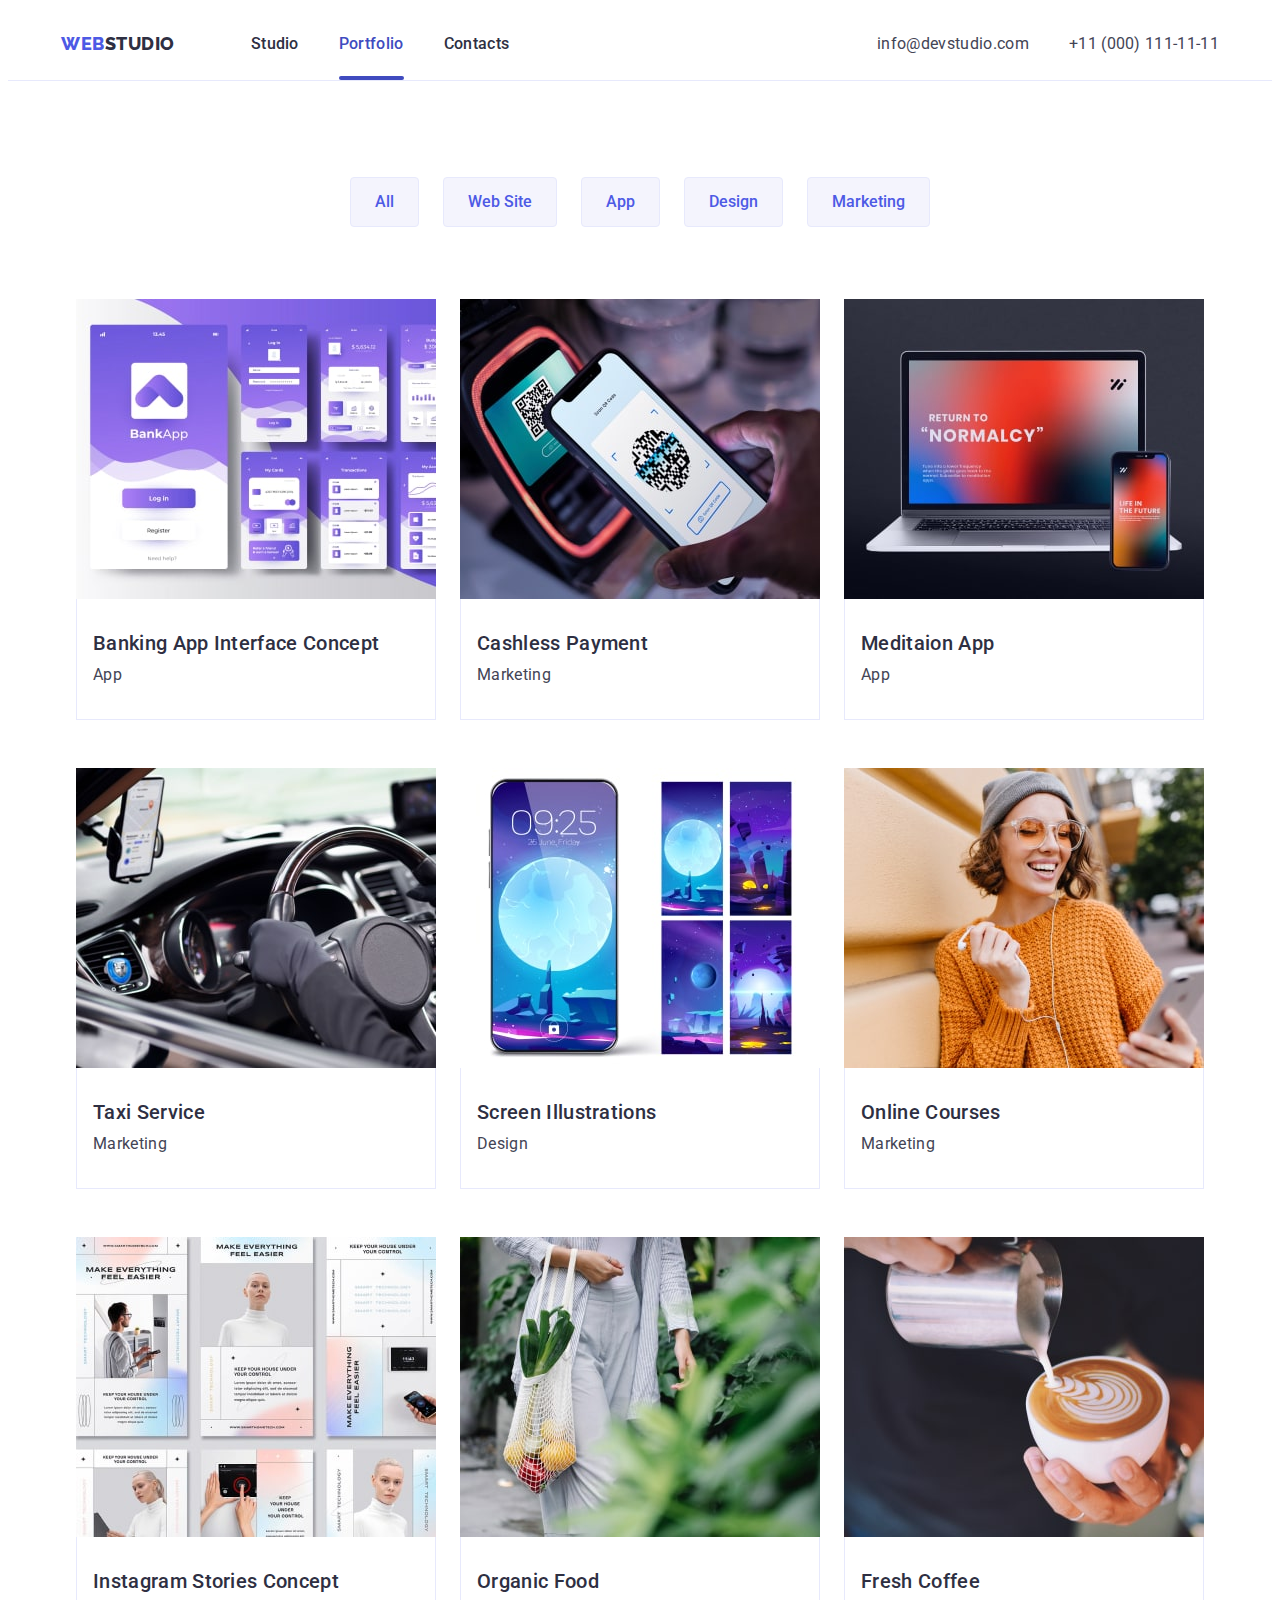
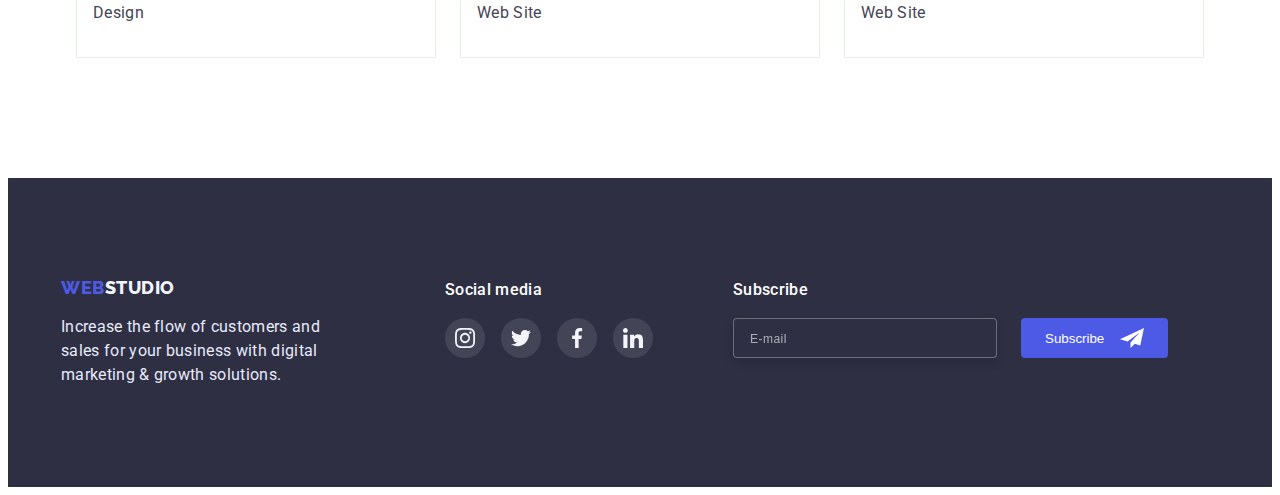
==== commit b7a0e7fb: "add Subscribe" ====
--- a/portfolio.html
+++ b/portfolio.html
@@ -218,8 +218,7 @@
     <div class="container footer-container">
       <div>
         <a class="footer-logo link" href="./index.html">
-          <span class="footer-accent">Web</span>Studio
-        </a>
+          <span class="footer-accent">Web</span>Studio</a>
         <p class="footer-text">
           Increase the flow of customers and sales for your business with
           digital marketing & growth solutions.
@@ -252,6 +251,21 @@
           </li>
         </ul>
       </div>
+
+      <section class="footer-main-subscribe">
+            <p class="footer-subscribe">Subscribe</p>
+            <form class="modal-subscribe">
+              <input class="online-input" type="text" name="user-subscibe" placeholder="E-mail" />
+            </form>
+      </section>
+
+          <div class="subscribe-push">
+            <button class="subscribe-button" type="submit">Subscribe
+              <svg class="subscribe-pic" width="24" height="24">
+                <use href="./images/symbol.svg#icon-Frame"></use>
+              </svg>
+            </button>
+          </div>
     </div>
   </footer>
 </body>
--- a/css/styles.css
+++ b/css/styles.css
@@ -13,6 +13,7 @@
   --footer-team-soc-link: rgba(255, 255, 255, 0.1);
   --rgba: linear-gradient(rgba(46, 47, 66, 0.7), rgba(46, 47, 66, 0.7));
   --cubic: cubic-bezier(0.4, 0, 0.2, 1);
+  --modal-policy: #757575;
 }
 
 body {
@@ -82,8 +83,7 @@
   border-bottom: 1px solid var(--border-portfolio-btn);
 }
 
-.header {
-}
+.header {}
 
 .header-list {
   display: flex;
@@ -112,8 +112,7 @@
   color: var(--hover-color);
 }
 
-.header-item {
-}
+.header-item {}
 
 .header-link {
   font-weight: 500;
@@ -130,6 +129,7 @@
   color: var(--hover-btn-color);
   position: relative;
 }
+
 .header-link:hover,
 .header-link:focus {
   color: var(--hover-color);
@@ -229,11 +229,9 @@
     0px 2px 2px rgba(0, 0, 0, 0.12);
 }
 
-.category {
-}
-
-.category-title {
-}
+.category {}
+
+.category-title {}
 
 .category-list {
   padding-top: 120px;
@@ -291,8 +289,7 @@
   justify-content: center;
 }
 
-.work-item {
-}
+.work-item {}
 
 .team {
   background: var(--background-btn);
@@ -388,8 +385,7 @@
   margin-top: 8px;
 }
 
-.taem-soc-item {
-}
+.taem-soc-item {}
 
 .team-soc-link {
   width: 40px;
@@ -456,14 +452,6 @@
   color: var(--hover-btn-color);
 }
 
-/* .customers-link:is(:hover, :focus) {
-    border-color: var(--hover-btn-color);
-}
-
-.customers-link:is(:hover, :focus) .customers-icon {
-    fill: var(--hover-btn-color);
-    
-} */
 
 /*------------------------- footer -----------------------------*/
 
@@ -498,8 +486,7 @@
   max-width: 264px;
 }
 
-.section {
-}
+.section {}
 
 .footer-social {
   font-weight: 500;
@@ -514,11 +501,10 @@
   display: flex;
   justify-content: center;
   gap: 16px;
-  margin-top: 8px;
-}
-
-.footer-taem-soc-item {
-}
+  margin-top: 16px;
+}
+
+.footer-taem-soc-item {}
 
 .footer-team-soc-link {
   width: 40px;
@@ -538,6 +524,76 @@
 
 .footer-team-soc-link:is(:hover, :focus) {
   background: var(--footer-hover-soc-link);
+}
+
+
+.subscribe-pic {
+  fill: var(--background-color)
+}
+
+.online-input::placeholder {
+  font-size: 12px;
+line-height: 2;
+display: flex;
+align-items: center;
+letter-spacing: 0.04em;
+color: rgba(255, 255, 255, 0.6);
+}
+
+.online-input {
+  padding-left: 16px;
+  height: 40px;
+  width: 264px;
+  color: var(--background-color);
+  background: var(--main-color);
+  display: flex;
+  box-sizing: border-box;
+  border: 1px solid rgba(255, 255, 255, 0.3);
+  filter:
+    drop-shadow(0px 4px 4px rgba(0, 0, 0, 0.15));
+  border-radius: 4px;
+  font-weight: 500;
+  font-size: 16px;
+  line-height: 2;
+}
+
+.modal-subscribe {
+margin-top: 16px;
+}
+
+.footer-subscribe {
+  letter-spacing: 0.02em;
+  color: var(--background-color);
+  font-weight: 500;
+  font-size: 16px;
+  letter-spacing: 0.02em;
+  line-height: 24px;
+  color: var(--background-color);
+}
+
+.footer-main-subscribe {
+  margin-left: 80px;
+  
+}
+
+.subscribe-push {
+}
+
+.subscribe-button {
+  margin-top: 40px;
+  height: 40px;
+  margin-left: 24px;
+  display: flex;
+  flex-direction: row;
+  justify-content: center;
+  align-items: center;
+  padding: 8px 24px;
+  gap: 16px;
+  color: var(--background-color);
+  position: absolute;
+  background: var(--hover-color);
+  border-radius: 4px;
+  border: none;
 }
 
 /*----------------- PORTFOLIO -------------- */
@@ -582,17 +638,30 @@
 
 /*------------------- backdrop ------------------ */
 
+.button-x:is(:hover, :focus) {
+  color: var(--background-color);
+}
+
+.button-x {
+  margin: auto;
+  display: block;
+  justify-content: center;
+}
+
+
+.modal-close:is(:hover, :focus) {
+  border-color: var(--hover-btn-color);
+  background-color: var(--hover-btn-color);
+  color: var(--backdrop-color);
+}
+
 .backdrop {
   position: fixed;
   top: 0;
-  width: 100vw;
-  height: 100vh;
+  width: 100%;
+  height: 100%;
   background: rgba(46, 47, 66, 0.4);
   transition: opacity 250ms var(--cubic), visibility 250ms var(--cubic);
-}
-
-.backdrop.is-hidden .modal {
-  transform: translate(-50%, -50%) scale(0);
 }
 
 .is-hidden {
@@ -601,10 +670,23 @@
   pointer-events: none;
 }
 
+.visually-hidden {
+  position: absolute;
+  width: 1px;
+  height: 1px;
+  margin: -1px;
+  border: 0;
+  padding: 0;
+  white-space: nowrap;
+  clip-path: inset(100%);
+  clip: rect(0 0 0 0);
+  overflow: hidden;
+}
+
 .modal {
+  position: absolute;
   min-width: 408px;
   min-height: 576px;
-  position: absolute;
   top: 50%;
   left: 50%;
   transform: translate(-50%, -50%) scale(1);
@@ -616,14 +698,8 @@
   transition: transform 250ms var(--cubic);
 }
 
-.button-x:is(:hover, :focus) {
-  color: var(--background-color);
-}
-
-.button-x {
-  margin: auto;
-  display: block;
-  justify-content: center;
+.backdrop.is-hidden .modal {
+  transform: translate(-50%, -50%) scaleY(0);
 }
 
 .modal-close {
@@ -639,35 +715,140 @@
   margin-bottom: 24px;
 }
 
-.modal-close:is(:hover, :focus) {
+.modal-title {
+  font-weight: 500;
+  line-height: 1.5;
+  text-align: center;
+  margin-bottom: 14px;
+}
+
+.modal-field {
+  margin-bottom: 8px;
+}
+
+.input-wrap {
+  position: relative;
+  display: flex;
+  left: auto;
+}
+
+.modal-input {
+  width: 100%;
+  height: 40px;
+  border: 1px solid rgba(33, 33, 33, 0.2);
+  border-radius: 4px;
+  outline: transparent;
+  padding-left: 38px;
+}
+
+.modal-input:focus,
+.modal-coment:focus {
+  border-color: var(--hover-color);
+  transition: border-color 250ms var(--cubic);
+}
+
+.modal-input:focus+.modal-input-icon {
+  fill: var(--hover-btn-color);
+  transition: fill 250ms var(--cubic);
+}
+
+.modal-input-icon {
+  margin-left: 16px;
+  position: absolute;
+  /* left: 16; */
+  top: 50%;
+  transform: translateY(-50%);
+  color: var(--main-color);
+}
+
+.modal-input-text span,
+.modal-input-text {
+  margin-bottom: 4px;
+  display: block;
+  font-size: 12px;
+  line-height: 16px;
+  letter-spacing: 0.04em;
+  color: var(--border-customers-icon);
+}
+
+.modal-coment {
+  width: 100%;
+  height: 120px;
+  border: 1px solid rgba(33, 33, 33, 0.2);
+  border-radius: 4px;
+  padding: 8px 16px;
+  resize: none;
+  outline: transparent;
+  resize: none;
+  /* color: rgba(117, 117, 117, 0.5); */
+}
+
+.check-icon {
+  margin-right: auto;
+}
+
+.check-text {
+  display: flex;
+  font-size: 12px;
+  line-height: 1.33;
+  letter-spacing: 0.04em;
+  color: var(--modal-policy);
+  margin-bottom: 24px;
+  position: relative;
+}
+
+::placeholder {
+  font-style: normal;
+  font-weight: 400;
+  font-size: 12px;
+  line-height: 1.33;
+  letter-spacing: 0.04em;
+  color: rgba(117, 117, 117, 0.5);
+}
+
+.check-text span {
+  display: flex;
+  align-items: center;
+  justify-content: center;
+  width: 16px;
+  height: 16px;
+  border: 1.25px solid var(--main-color);
+  border-radius: 2px;
+  margin-right: 8px;
+  transition: background-color 250ms var(--cubic);
+  fill: transparent
+}
+
+.modal-check:checked+.check-text span {
+  background: var(--hover-btn-color);
+  border: none;
+  fill: var(--background-color);
+  transition: background-color 250ms var(--cubic);
+}
+
+.privacy-policy {
+  color: var(--hover-color);
+}
+
+.submit-button {
+  display: flex;
+  align-items: center;
+  justify-content: center;
+  margin-left: auto;
+  margin-right: auto;
+  background: var(--hover-color);
+  border-color: var(--hover-color);
+  box-shadow: 0px 4px 4px rgba(0, 0, 0, 0.15);
+  border-radius: 4px;
+  color: var(--background-color);
+  width: 169px;
+  height: 56px;
+}
+
+.submit-button:hover,
+.submit-button:focus {
+  background: var(--hover-btn-color);
   border-color: var(--hover-btn-color);
-  background-color: var(--hover-btn-color);
-  color: var(--backdrop-color);
-}
-
-.modal-title {
-    font-weight: 500;
-line-height: 1.5;
-text-align: center;
-margin-bottom: 34px;
-}
-
-.modal-input {
-    width: 100%;
-    height: 40px;
-    border: 1px solid rgba(33, 33, 33, 0.2);
-border-radius: 4px;
-margin-bottom: 40px;
-}
-
-.submit-button {
-    font-family: 'Roboto', sans-serif;
-    display: flex;
-    background: var(--hover-color);
-    border-color: var(--hover-color);
-box-shadow: 0px 4px 4px rgba(0, 0, 0, 0.15);
-border-radius: 4px;
-color: var(--background-color);
-width: 169px;
-height: 56px;
-}
+  transition: background-color 250ms var(--cubic);
+
+}